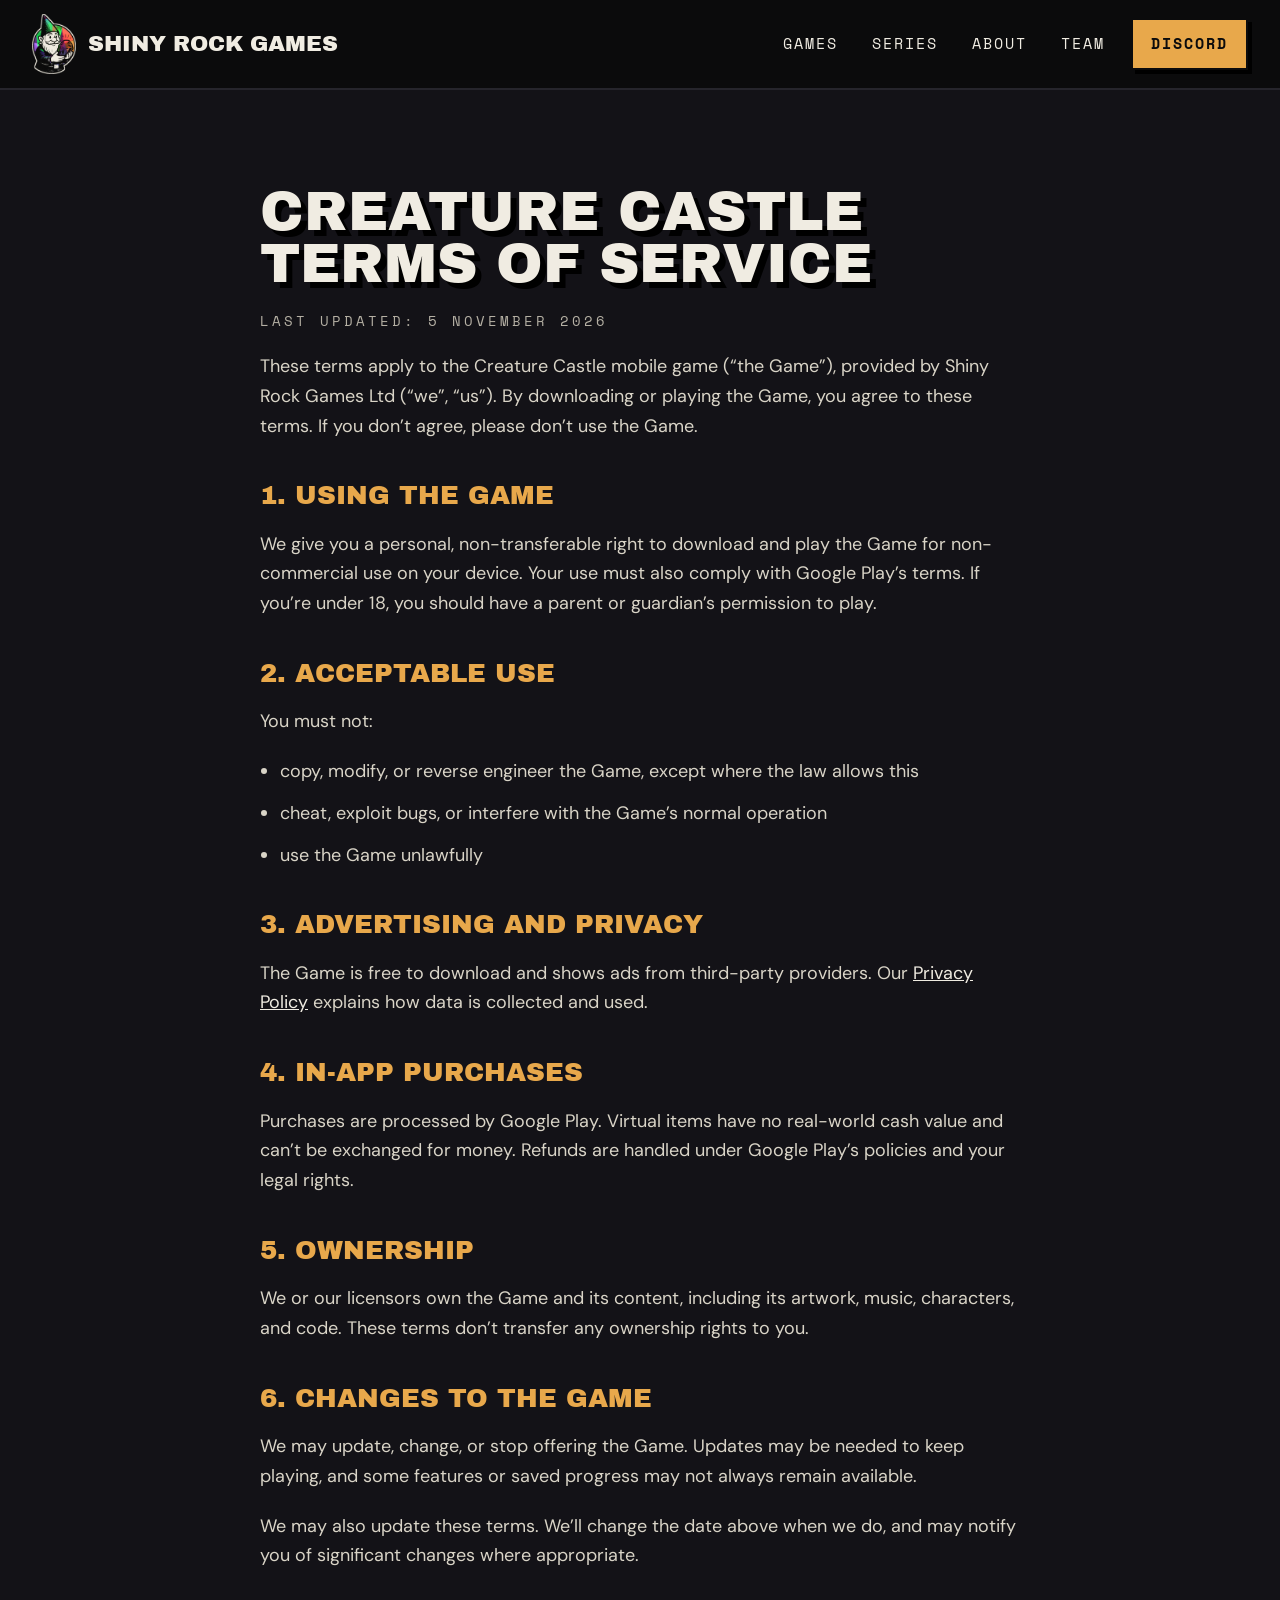
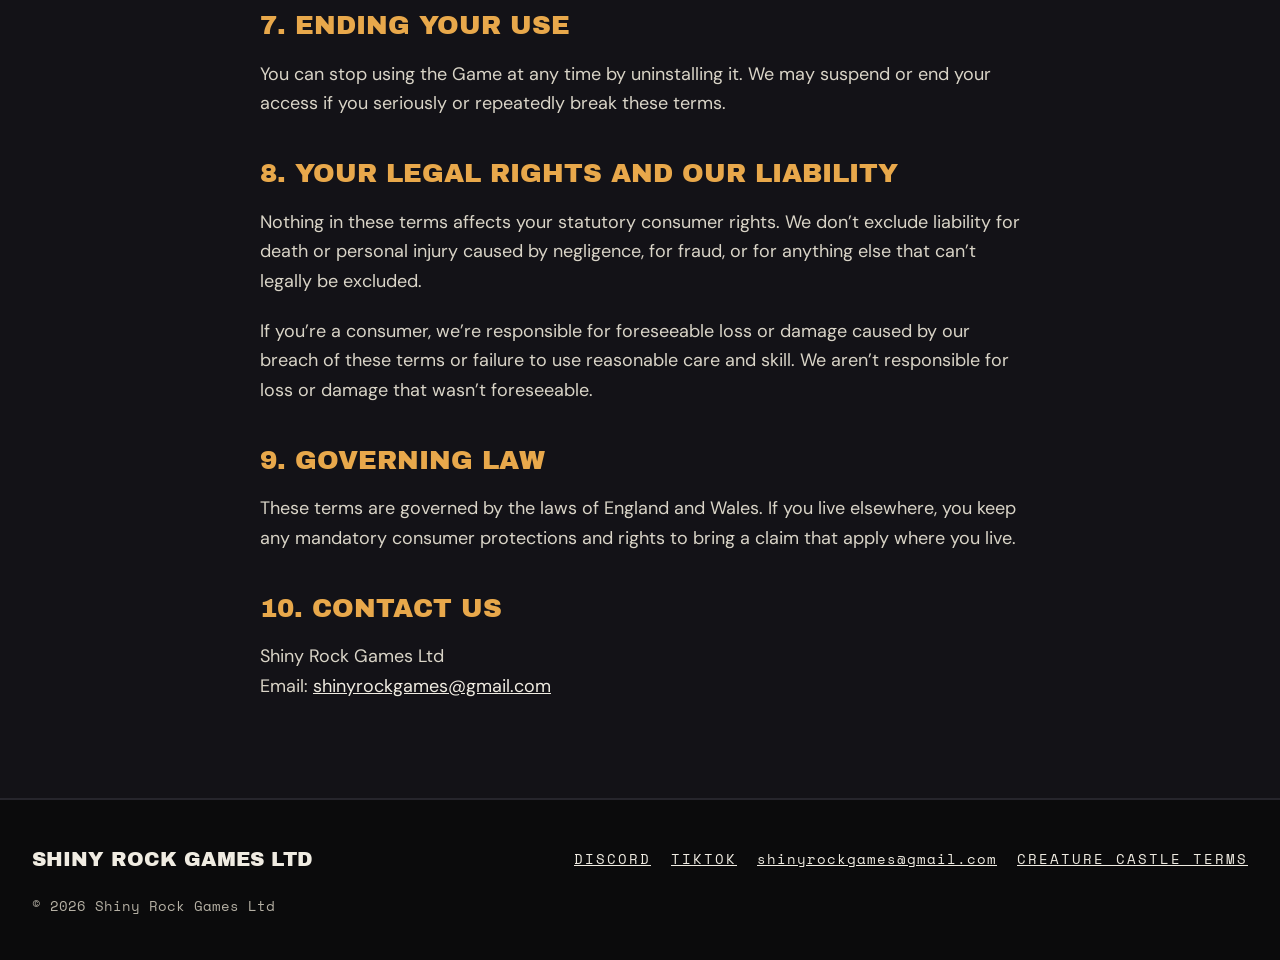
==== creature-castle-terms.html @ 975282ab "terms of service" ====
<!doctype html>
<html lang="en-GB">
<head>
<meta charset="utf-8">
<meta name="viewport" content="width=device-width, initial-scale=1">
<title>Creature Castle Terms of Service | Shiny Rock Games</title>
<meta name="description" content="Terms of Service for Creature Castle, the match-3 monster game from Shiny Rock Games.">
<link rel="icon" type="image/png" href="images/logo.png">
<link rel="preconnect" href="https://fonts.googleapis.com">
<link rel="preconnect" href="https://fonts.gstatic.com" crossorigin>
<link href="https://fonts.googleapis.com/css2?family=Archivo+Black&family=Space+Mono:wght@400;700&family=DM+Sans:wght@400;500;700&display=swap" rel="stylesheet">
<link rel="stylesheet" href="style.css">
</head>
<body>

<header class="site-header">
  <nav class="nav" aria-label="Main">
    <a class="brand" href="index.html">
      <img src="images/logo.png" alt="">
      <span>Shiny Rock Games</span>
    </a>
    <div class="nav-links">
      <a href="index.html#games">Games</a>
      <a href="index.html#series">Series</a>
      <a href="index.html#about">About</a>
      <a href="index.html#team">Team</a>
      <a class="btn btn--primary btn--small" href="https://discord.gg/f2EysadzFF">Discord</a>
    </div>
  </nav>
</header>

<main class="section">
  <article class="legal">

    <h1 class="display">Creature Castle Terms of Service</h1>
    <p class="legal__updated">Last updated: 5 November 2026</p>
    <p>These terms apply to the Creature Castle mobile game (“the Game”), provided by Shiny Rock Games Ltd (“we”, “us”). By downloading or playing the Game, you agree to these terms. If you don’t agree, please don’t use the Game.</p>

    <h2>1. Using the Game</h2>
    <p>We give you a personal, non-transferable right to download and play the Game for non-commercial use on your device. Your use must also comply with Google Play’s terms. If you’re under 18, you should have a parent or guardian’s permission to play.</p>

    <h2>2. Acceptable use</h2>
    <p>You must not:</p>
    <ul>
      <li>copy, modify, or reverse engineer the Game, except where the law allows this</li>
      <li>cheat, exploit bugs, or interfere with the Game’s normal operation</li>
      <li>use the Game unlawfully</li>
    </ul>

    <h2>3. Advertising and privacy</h2>
    <p>The Game is free to download and shows ads from third-party providers. Our
      <!-- TODO: point this at the Creature Castle Privacy Policy page -->
      <a href="#TODO-privacy-policy">Privacy Policy</a> explains how data is collected and used.</p>

    <h2>4. In-app purchases</h2>
    <p>Purchases are processed by Google Play. Virtual items have no real-world cash value and can’t be exchanged for money. Refunds are handled under Google Play’s policies and your legal rights.</p>

    <h2>5. Ownership</h2>
    <p>We or our licensors own the Game and its content, including its artwork, music, characters, and code. These terms don’t transfer any ownership rights to you.</p>

    <h2>6. Changes to the Game</h2>
    <p>We may update, change, or stop offering the Game. Updates may be needed to keep playing, and some features or saved progress may not always remain available.</p>
    <p>We may also update these terms. We’ll change the date above when we do, and may notify you of significant changes where appropriate.</p>

    <h2>7. Ending your use</h2>
    <p>You can stop using the Game at any time by uninstalling it. We may suspend or end your access if you seriously or repeatedly break these terms.</p>

    <h2>8. Your legal rights and our liability</h2>
    <p>Nothing in these terms affects your statutory consumer rights. We don’t exclude liability for death or personal injury caused by negligence, for fraud, or for anything else that can’t legally be excluded.</p>
    <p>If you’re a consumer, we’re responsible for foreseeable loss or damage caused by our breach of these terms or failure to use reasonable care and skill. We aren’t responsible for loss or damage that wasn’t foreseeable.</p>

    <h2>9. Governing law</h2>
    <p>These terms are governed by the laws of England and Wales. If you live elsewhere, you keep any mandatory consumer protections and rights to bring a claim that apply where you live.</p>

    <h2>10. Contact us</h2>
    <address>
      Shiny Rock Games Ltd<br>
      Email: <a href="mailto:shinyrockgames@gmail.com">shinyrockgames@gmail.com</a>
    </address>

  </article>
</main>

<footer class="site-footer">
  <div class="wrap">
    <span class="footer-brand">Shiny Rock Games Ltd</span>
    <div class="footer-links">
      <a href="https://discord.gg/f2EysadzFF">Discord</a>
      <a href="https://www.tiktok.com/@shiny.rock.games">TikTok</a>
      <!-- TODO: add Instagram and Threads once the accounts exist -->
      <a class="footer-email" href="mailto:shinyrockgames@gmail.com">shinyrockgames@gmail.com</a>
      <a href="creature-castle-terms.html" aria-current="page">Creature Castle Terms</a>
    </div>
    <span class="footer-copy">© 2026 Shiny Rock Games Ltd</span>
  </div>
</footer>

</body>
</html>
---- style.css ----
/* Shiny Rock Games: shared styles */
:root {
  --ink: #131217;
  --ink-ray: #1B1A20;
  --black: #0B0B0C;
  --panel: #1B1A20;
  --panel-2: #26252C;
  --line: #3A3942;
  --cream: #F0ECE2;
  --cream-dim: #D9D4C7;
  --muted: #B5B0A4;
  --green: #2BD67E;
  --purple: #8A4FD8;
  --purple-light: #B98CF0;
  --purple-dark: #6B3BB0;
  --coral: #FF6B57;
  --amber: #E8A84B;
  --accent: var(--amber);

  --font-display: 'Archivo Black', 'Arial Black', sans-serif;
  --font-mono: 'Space Mono', ui-monospace, monospace;
  --font-body: 'DM Sans', 'Helvetica Neue', Arial, sans-serif;

  --section-y: 96px;
  --gutter: 32px;
  --max: 1280px;
}

* { box-sizing: border-box; }
html { scroll-behavior: smooth; }
body { margin: 0; background: var(--ink); color: var(--cream); font-family: var(--font-body); font-size: 18px; line-height: 1.55; }
img { max-width: 100%; height: auto; display: block; }
a { color: var(--cream); }
a:hover { color: var(--amber); }
:focus-visible { outline: 3px solid var(--amber); outline-offset: 3px; }

.wrap { max-width: var(--max); margin: 0 auto; }
.section { padding: var(--section-y) var(--gutter); }
.section--black { background: var(--black); }
.section--cream { background: var(--cream); color: var(--ink); }
.section--cream a { color: var(--ink); }
.sunburst { position: relative; overflow: hidden; background-color: var(--ink); background-image: repeating-conic-gradient(from 0deg at var(--burst-x, 50%) var(--burst-y, 50%), var(--ink) 0deg 7deg, var(--ink-ray) 7deg 14deg); }

/* Type */
.display { margin: 0; font-family: var(--font-display); font-weight: 400; text-transform: uppercase; line-height: 0.92; text-shadow: 6px 6px 0 #000; }
.h1 { font-size: clamp(54px, 8vw, 104px); }
.h1--huge { font-size: clamp(76px, 14vw, 200px); line-height: 0.88; text-shadow: 8px 8px 0 #000; }
.h2 { font-size: clamp(36px, 5vw, 64px); text-shadow: 5px 5px 0 #000; }
.section--cream .h2 { text-shadow: none; }
.h3 { font-family: var(--font-display); font-weight: 400; text-transform: uppercase; margin: 0; font-size: 38px; line-height: 1; }
.lead { margin: 0; font-size: 21px; color: var(--cream-dim); max-width: 560px; }
.body-dim { margin: 0; color: var(--cream-dim); }
.mono { font-family: var(--font-mono); }
.tagline { align-self: flex-start; display: inline-block; padding: 10px 18px; background: var(--black); color: var(--cream); font-family: var(--font-mono); font-size: 16px; letter-spacing: 4px; text-transform: uppercase; }

/* Four-colour brand bar */
.colour-bar { display: flex; gap: 12px; }
.colour-bar span { width: 64px; height: 14px; border: 2px solid var(--black); }
.colour-bar span:nth-child(1) { background: var(--green); }
.colour-bar span:nth-child(2) { background: var(--purple); }
.colour-bar span:nth-child(3) { background: var(--coral); }
.colour-bar span:nth-child(4) { background: var(--amber); }

/* Buttons: press into their shadow, never fade */
.btn { display: inline-block; padding: 16px 26px; font-family: var(--font-display); font-size: 18px; text-transform: uppercase; text-decoration: none; border: 3px solid var(--black); cursor: pointer; transition: transform .08s ease-out, box-shadow .08s ease-out; }
.btn--primary { background: var(--accent); color: var(--black); box-shadow: 6px 6px 0 #000; }
.btn--primary:hover { color: var(--black); transform: translate(3px, 3px); box-shadow: 3px 3px 0 #000; }
.btn--primary:active { transform: translate(6px, 6px); box-shadow: 0 0 0 #000; }
.btn--outline { background: var(--black); color: var(--cream); border-color: var(--cream); }
.btn--outline:hover { color: var(--black); background: var(--cream); }
.btn--small { padding: 12px 18px; font-family: var(--font-mono); font-weight: 700; font-size: 15px; letter-spacing: 2px; border-width: 2px; }
.btn--small.btn--primary { box-shadow: 4px 4px 0 #000; }
.btn--small.btn--primary:hover { box-shadow: 2px 2px 0 #000; transform: translate(2px, 2px); }
.btn--green { background: var(--green); }
.btn-row { display: flex; flex-wrap: wrap; gap: 16px; }

/* Header */
.site-header { background: var(--black); border-bottom: 2px solid var(--panel-2); }
.nav { max-width: var(--max); margin: 0 auto; padding: 14px var(--gutter); display: flex; flex-wrap: wrap; align-items: center; justify-content: space-between; gap: 16px; }
.brand { display: flex; align-items: center; gap: 12px; text-decoration: none; color: var(--cream); }
.brand img { height: 60px; width: auto; }
.brand span { font-family: var(--font-display); font-size: 22px; text-transform: uppercase; }
.nav-links { display: flex; flex-wrap: wrap; align-items: center; gap: 6px; font-family: var(--font-mono); font-size: 15px; letter-spacing: 2px; text-transform: uppercase; }
.nav-links a { padding: 12px 14px; text-decoration: none; }
.nav-links .btn { padding: 12px 18px; margin-left: 6px; }

/* Gem shards (decorative) */
.shard { position: absolute; pointer-events: none; }
.shard path:first-child { stroke: var(--black); stroke-linejoin: round; }

/* Hero */
.hero { padding: var(--section-y) var(--gutter); }
.hero--home { --burst-x: 72%; }
.hero-grid { position: relative; display: flex; flex-wrap: wrap; align-items: center; gap: 56px; }
.hero-copy { flex: 1 1 460px; min-width: 0; display: flex; flex-direction: column; gap: 20px; }
.hero-art { flex: 1 1 420px; min-width: 0; display: flex; justify-content: center; }
.hero-art img { width: 100%; max-width: 420px; filter: drop-shadow(10px 12px 0 #000); }
.hero--game { --burst-y: 30%; }
.hero-centre { position: relative; display: flex; flex-direction: column; align-items: center; text-align: center; gap: 20px; }
.hero-centre .tagline { align-self: center; }

/* Placeholders: replace with real media */
.placeholder { background: var(--panel-2); color: var(--muted); font-family: var(--font-mono); display: flex; align-items: center; justify-content: center; text-align: center; padding: 16px; }

/* Game cards */
.games-grid { display: grid; grid-template-columns: repeat(auto-fit, minmax(320px, 1fr)); gap: 40px; }
.game-card { background: var(--panel); border: 3px solid var(--cream); display: flex; flex-direction: column; }
.game-card .placeholder, .game-card > img { aspect-ratio: 16 / 9; border-bottom: 3px solid var(--cream); object-fit: cover; }
.game-card__body { padding: 28px; display: flex; flex-direction: column; gap: 16px; flex-grow: 1; }
.game-card__body p { flex-grow: 1; }
.game-card__body .btn { align-self: flex-start; }
.tags { display: flex; flex-wrap: wrap; gap: 12px; font-family: var(--font-mono); font-size: 13px; letter-spacing: 2px; }
.tag { padding: 6px 10px; border: 2px solid var(--cream); }
.tag--amber { background: var(--amber); color: var(--black); border-color: var(--amber); font-weight: 700; }
.tag--green { background: var(--green); color: var(--black); border-color: var(--green); font-weight: 700; }

/* Split rows */
.split { display: flex; flex-wrap: wrap; align-items: center; justify-content: space-between; gap: 40px; }
.split > .grow { flex: 1 1 520px; min-width: 0; display: flex; flex-direction: column; gap: 20px; }
.panel { flex: 0 1 380px; min-width: 0; background: var(--black); border: 3px solid var(--cream); padding: 32px; display: flex; flex-direction: column; gap: 16px; }
.panel .btn { align-self: flex-start; }
.panel__title { font-family: var(--font-display); font-size: 32px; text-transform: uppercase; color: var(--amber); line-height: 1; }

/* About */
.about { display: flex; flex-wrap: wrap; align-items: center; gap: 56px; }
.about__art { flex: 0 1 300px; display: flex; justify-content: center; }
.about__art img { max-width: 260px; transform: rotate(-6deg); filter: drop-shadow(8px 8px 0 var(--ink)); }
.about__copy { flex: 1 1 460px; min-width: 0; display: flex; flex-direction: column; gap: 20px; }
.about__copy p { margin: 0; font-size: 20px; }

/* Meet the team */
.team { display: flex; flex-direction: column; gap: 56px; }
.team__intro { display: flex; flex-direction: column; gap: 20px; }
.team__grid { display: grid; grid-template-columns: repeat(auto-fit, minmax(280px, 1fr)); gap: 56px; align-items: start; }
.founder { display: flex; flex-direction: column; gap: 16px; }
.founder__portrait { width: 100%; max-width: 320px; aspect-ratio: 1 / 1; border: 6px solid var(--cream); box-shadow: 10px 10px 0 #000; }
.founder:nth-child(1) .founder__portrait { transform: rotate(-3deg); }
.founder:nth-child(2) { margin-top: 40px; }
.founder:nth-child(2) .founder__portrait { transform: rotate(2deg); }
.founder:nth-child(3) { margin-top: 16px; }
.founder:nth-child(3) .founder__portrait { transform: rotate(-1deg); }
.founder__name { margin: 20px 0 0; font-family: var(--font-display); font-weight: 400; font-size: 32px; line-height: 1; text-transform: uppercase; }
.founder__role { margin: 0; font-family: var(--font-mono); font-size: 14px; letter-spacing: 3px; text-transform: uppercase; color: var(--amber); }
.founder__bio { margin: 0; color: var(--cream-dim); }
.founder__bio a { color: var(--cream); }

/* CTA bands */
.cta-box { position: relative; max-width: 960px; margin: 0 auto; background: var(--black); border: 3px solid var(--cream); padding: 56px 40px; display: flex; flex-wrap: wrap; align-items: center; justify-content: space-between; gap: 40px; }
.cta-box > div { flex: 1 1 360px; min-width: 0; display: flex; flex-direction: column; gap: 12px; }
.cta-box--centre { flex-direction: column; align-items: center; justify-content: center; gap: 20px; text-align: center; max-width: 900px; }
.cta-box.cta-box--centre > * { flex: none; }
.cta-box--centre .btn-row { flex-direction: row; justify-content: center; gap: 16px; }
.cta-title { margin: 0; font-family: var(--font-display); font-weight: 400; font-size: clamp(32px, 4vw, 52px); text-transform: uppercase; color: var(--amber); line-height: 1; }

/* Trailer */
.trailer { width: 100%; max-width: 1040px; aspect-ratio: 16 / 9; background: var(--black); border: 3px solid var(--cream); box-shadow: 12px 12px 0 #000; display: flex; flex-direction: column; align-items: center; justify-content: center; gap: 16px; }
.trailer iframe, .trailer video { display: block; width: 100%; height: 100%; border: 0; }

/* How it plays: alternating rows */
.steps { display: flex; flex-direction: column; gap: 72px; }
.step { display: flex; flex-wrap: wrap; align-items: center; gap: 56px; }
.step:nth-child(even) { flex-direction: row-reverse; }
.step__media { flex: 1 1 480px; min-width: 0; aspect-ratio: 16 / 9; border: 3px solid var(--cream); }
video.step__media { display: block; width: 100%; height: auto; object-fit: cover; background: var(--black); }
.step__copy { flex: 1 1 340px; min-width: 0; display: flex; flex-direction: column; gap: 16px; }
.step__num { font-family: var(--font-display); font-size: 72px; line-height: 1; color: var(--line); }
.step__copy .h3 { font-size: 40px; }

/* Pogs */
.pogs { display: grid; grid-template-columns: repeat(auto-fit, minmax(200px, 1fr)); gap: 40px; justify-items: center; }
.pog { display: flex; flex-direction: column; align-items: center; gap: 16px; }
.pog__disc { width: 200px; height: 200px; border-radius: 50%; border: 4px solid var(--black); background-size: 10px 10px; box-shadow: 6px 6px 0 var(--black); display: flex; align-items: center; justify-content: center; }
.pog__face { width: 128px; height: 128px; border-radius: 50%; background: var(--cream); border: 3px solid var(--black); display: flex; align-items: center; justify-content: center; text-align: center; font-family: var(--font-display); font-size: 18px; line-height: 1; text-transform: uppercase; padding: 12px; overflow: hidden; }
.pog__desc { margin: 0; max-width: 220px; text-align: center; font-size: 16px; line-height: 1.4; }
.pog--green  .pog__disc { background-color: var(--green);  background-image: radial-gradient(var(--black) 18%, transparent 20%); transform: rotate(-6deg); }
.pog--purple .pog__disc { background-color: var(--purple); background-image: radial-gradient(var(--cream) 18%, transparent 20%); transform: rotate(5deg); }
.pog--amber  .pog__disc { background-color: var(--amber);  background-image: radial-gradient(var(--coral) 18%, transparent 20%); transform: rotate(-2deg); }
.pog--coral  .pog__disc { background-color: var(--coral);  background-image: radial-gradient(var(--black) 18%, transparent 20%); transform: rotate(7deg); }

/* Glossary */
.glossary { flex: 1 1 520px; min-width: 0; margin: 0; display: flex; flex-direction: column; gap: 16px; }
.glossary > div { background: var(--black); border: 3px solid var(--cream); padding: 22px 26px; }
.glossary dt { font-family: var(--font-display); font-size: 26px; text-transform: uppercase; }
.glossary dd { margin: 8px 0 0; color: var(--cream-dim); }
.label-box { align-self: flex-start; padding: 12px 18px; background: var(--black); border: 2px solid var(--cream); font-family: var(--font-mono); font-weight: 700; letter-spacing: 3px; text-transform: uppercase; color: var(--amber); }

/* Legal pages */
.legal { max-width: 760px; margin: 0 auto; display: flex; flex-direction: column; gap: 20px; }
.legal h1 { font-size: clamp(36px, 6vw, 56px); }
.legal .legal__updated { margin: 0; font-family: var(--font-mono); font-size: 14px; letter-spacing: 3px; text-transform: uppercase; color: var(--muted); }
.legal h2 { margin: 20px 0 0; font-family: var(--font-display); font-weight: 400; font-size: 26px; line-height: 1.1; text-transform: uppercase; color: var(--amber); }
.legal p, .legal li, .legal address { font-family: var(--font-body); font-size: 18px; line-height: 1.65; color: var(--cream-dim); }
.legal p { margin: 0; }
.legal ul { margin: 0; padding-left: 20px; display: flex; flex-direction: column; gap: 12px; }
.legal address { font-style: normal; }
.legal a { color: var(--cream); text-decoration: underline; }
.legal a:hover { color: var(--amber); }

/* Footer */
.site-footer { background: var(--black); padding: 44px var(--gutter); border-top: 2px solid var(--panel-2); }
.site-footer .wrap { display: flex; flex-wrap: wrap; align-items: center; justify-content: space-between; gap: 20px; }
.footer-brand { font-family: var(--font-display); font-size: 20px; text-transform: uppercase; }
.footer-links { display: flex; flex-wrap: wrap; gap: 20px; font-family: var(--font-mono); font-size: 14px; letter-spacing: 2px; text-transform: uppercase; }
.footer-links .footer-email { text-transform: none; letter-spacing: 1px; overflow-wrap: anywhere; }
.footer-copy { font-family: var(--font-mono); font-size: 14px; color: var(--muted); }

/* Small screens */
@media (max-width: 640px) {
  :root { --section-y: 64px; --gutter: 20px; }
  .brand img { height: 48px; }
  .brand span { font-size: 18px; }
  .shard { transform: scale(.6); opacity: .8; }
  .cta-box { padding: 36px 24px; }
  .team__grid { grid-template-columns: 1fr; }
  .team__grid .founder { margin-top: 0; }
  .team__grid .founder .founder__portrait { transform: none; }
}

@media (prefers-reduced-motion: reduce) {
  html { scroll-behavior: auto; }
  .btn { transition: none; }
}
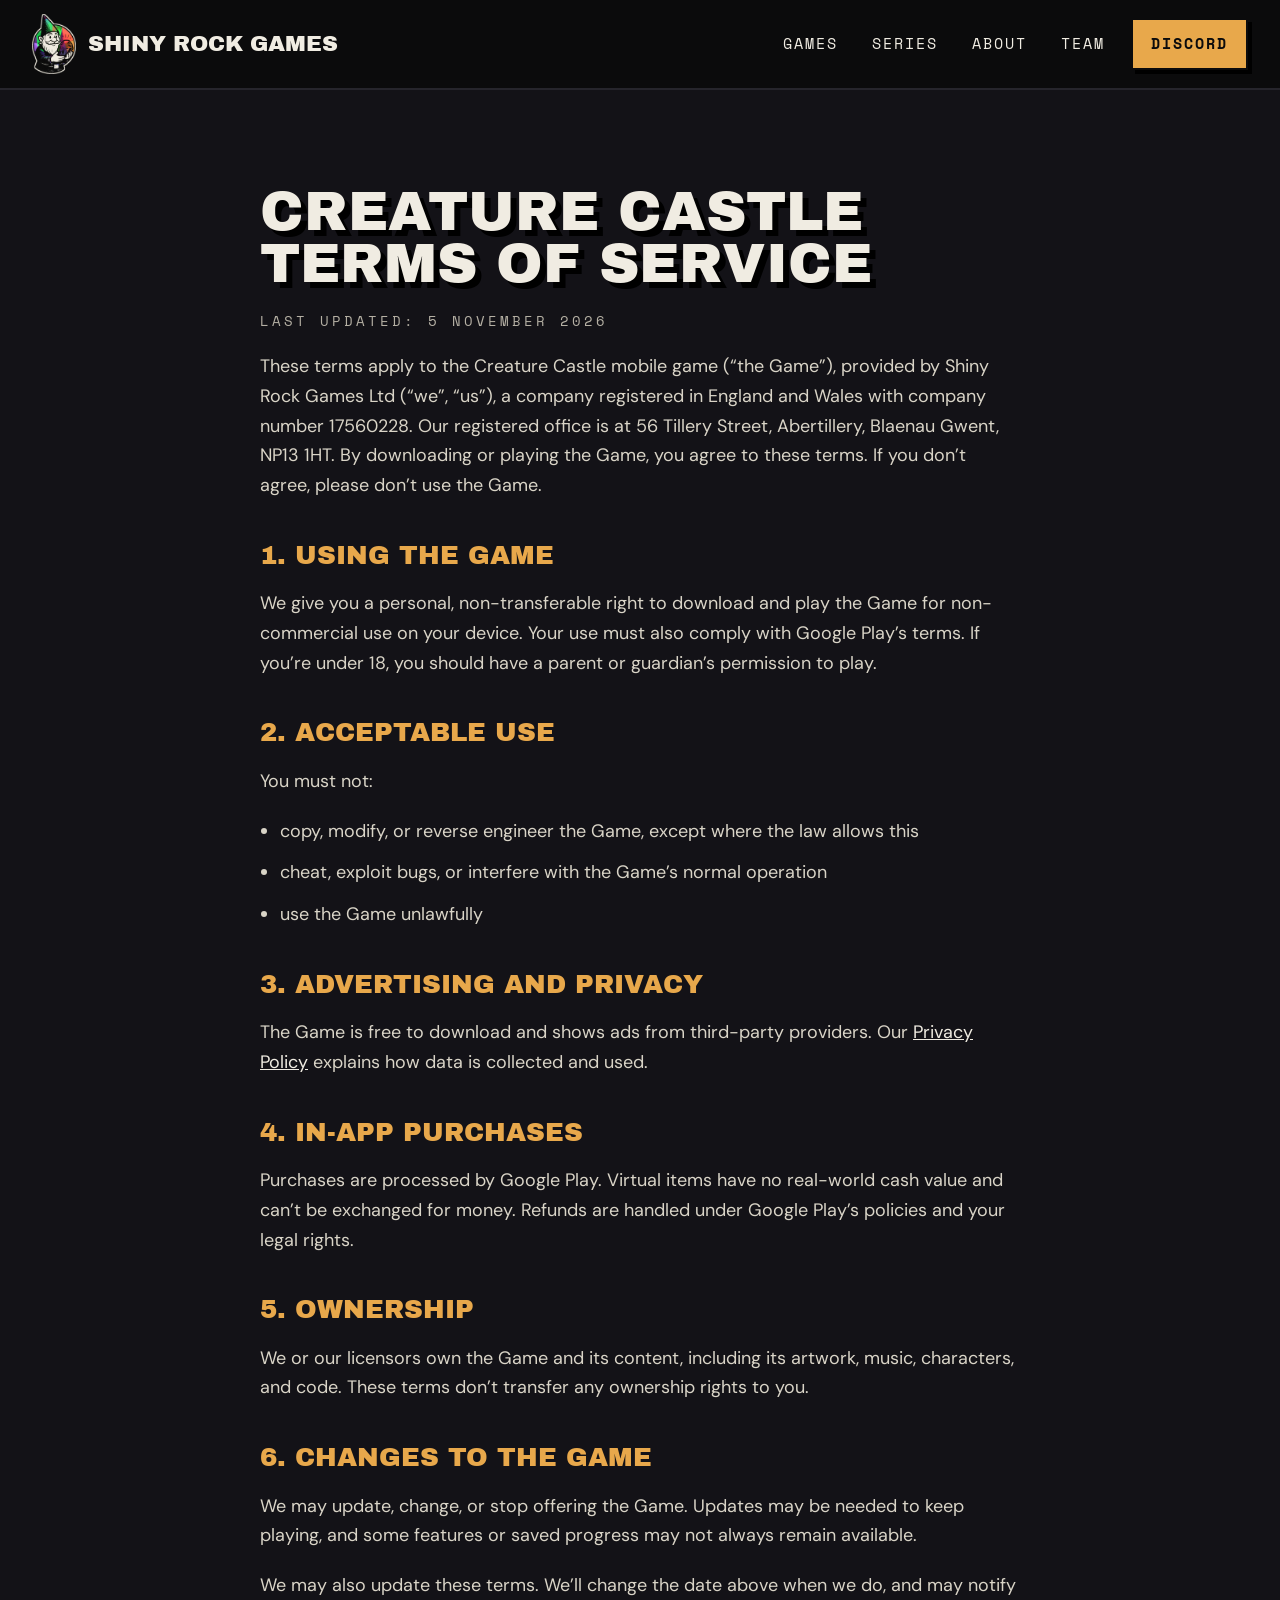
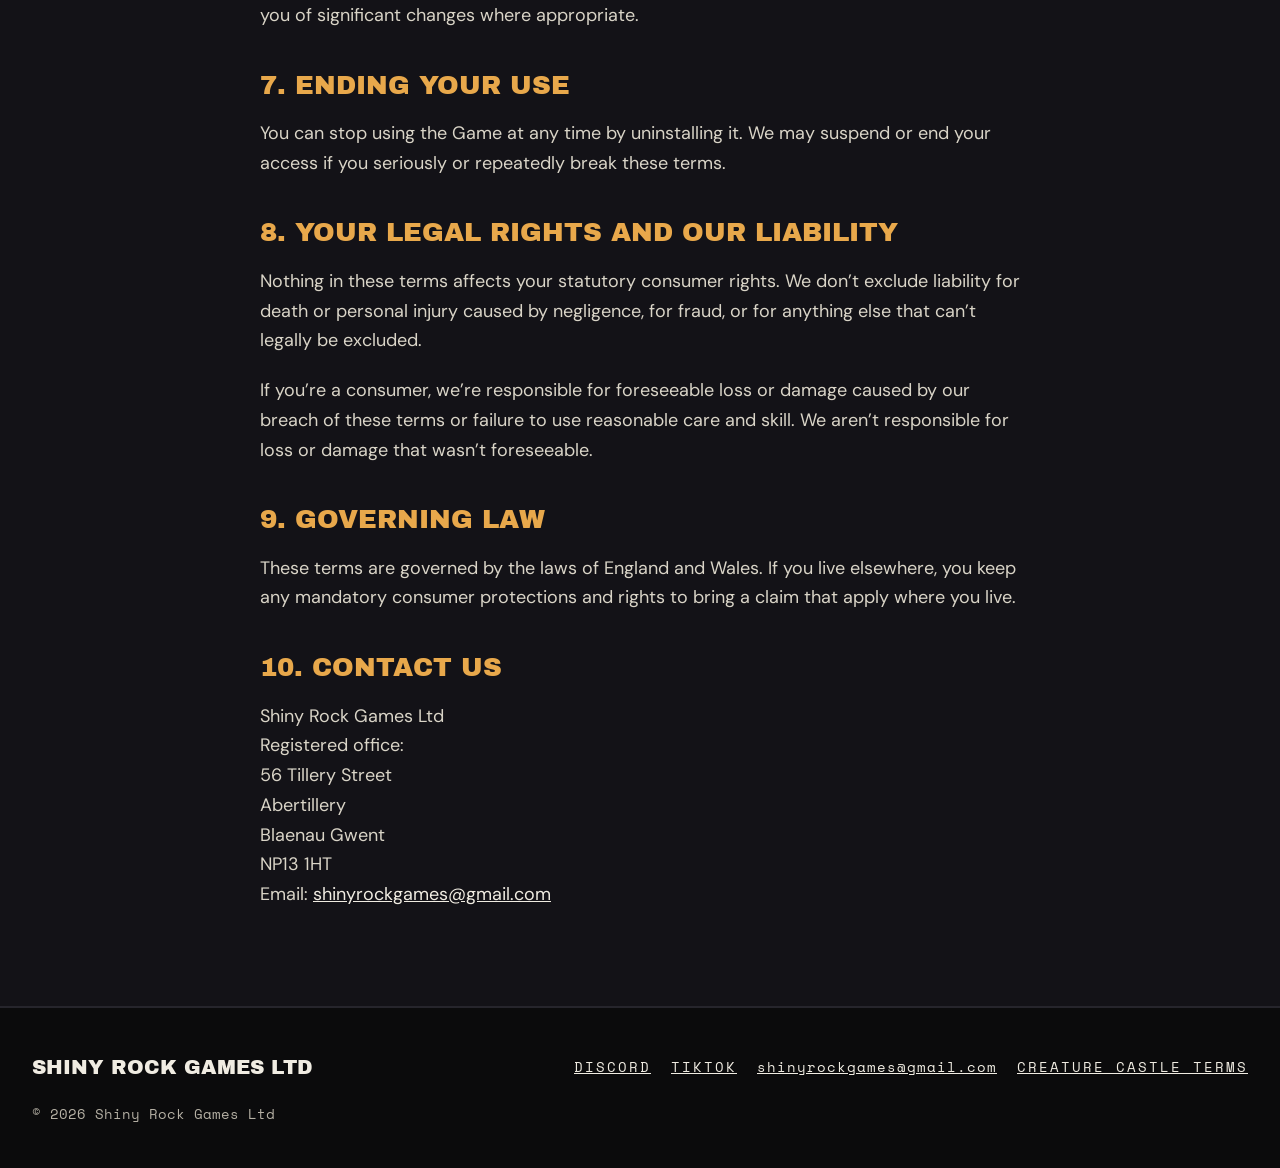
==== commit 629e033d: "indexing fix" ====
--- a/creature-castle-terms.html
+++ b/creature-castle-terms.html
@@ -5,6 +5,7 @@
 <meta name="viewport" content="width=device-width, initial-scale=1">
 <title>Creature Castle Terms of Service | Shiny Rock Games</title>
 <meta name="description" content="Terms of Service for Creature Castle, the match-3 monster game from Shiny Rock Games.">
+<link rel="canonical" href="https://shinyrockgames.github.io/creature-castle-terms.html">
 <link rel="icon" type="image/png" href="images/logo.png">
 <link rel="preconnect" href="https://fonts.googleapis.com">
 <link rel="preconnect" href="https://fonts.gstatic.com" crossorigin>
@@ -34,7 +35,7 @@
 
     <h1 class="display">Creature Castle Terms of Service</h1>
     <p class="legal__updated">Last updated: 5 November 2026</p>
-    <p>These terms apply to the Creature Castle mobile game (“the Game”), provided by Shiny Rock Games Ltd (“we”, “us”). By downloading or playing the Game, you agree to these terms. If you don’t agree, please don’t use the Game.</p>
+    <p>These terms apply to the Creature Castle mobile game (“the Game”), provided by Shiny Rock Games Ltd (“we”, “us”), a company registered in England and Wales with company number 17560228. Our registered office is at 56 Tillery Street, Abertillery, Blaenau Gwent, NP13 1HT. By downloading or playing the Game, you agree to these terms. If you don’t agree, please don’t use the Game.</p>
 
     <h2>1. Using the Game</h2>
     <p>We give you a personal, non-transferable right to download and play the Game for non-commercial use on your device. Your use must also comply with Google Play’s terms. If you’re under 18, you should have a parent or guardian’s permission to play.</p>
@@ -75,6 +76,11 @@
     <h2>10. Contact us</h2>
     <address>
       Shiny Rock Games Ltd<br>
+      Registered office:<br>
+      56 Tillery Street<br>
+      Abertillery<br>
+      Blaenau Gwent<br>
+      NP13 1HT<br>
       Email: <a href="mailto:shinyrockgames@gmail.com">shinyrockgames@gmail.com</a>
     </address>
 
